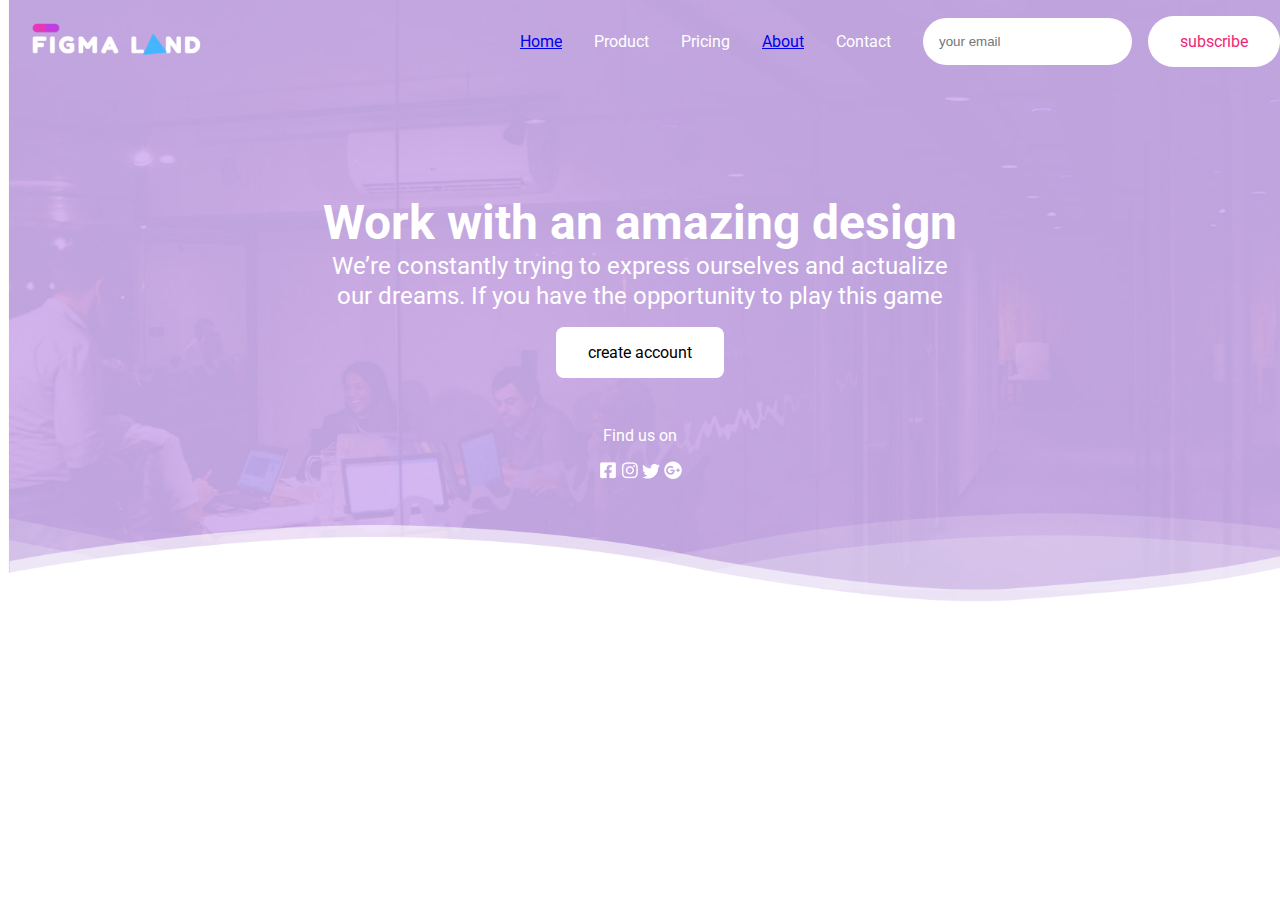
==== about.html @ bbdf994d "about page" ====
<!DOCTYPE html>
<html lang="en">
<head>
    <meta charset="UTF-8">
    <meta name="viewport" content="width=device-width, initial-scale=1.0">
    <title>Document</title>
    <link rel="stylesheet" href="/about.css"/>
</head>
<body>
    <div class="container">
        <div class="headerhero">
            <header>
                <div class="logo">
                    <img src="images/logo.png" alt="figma logo" />
                </div>
                <nav>
                    <li><a href="./index.html">Home</a></li>
                    <li>Product</li>
                    <li>Pricing</li>
                    <li><a href="./about.html">About</a></li>
                    <li>Contact</li>
                    <form>
                        <input type="text" name="Email" placeholder="your email" />
                    </form>
                    <button> subscribe</button>
                </nav>
            </header>
            <div class="hero">
                <div class="herotop">
                <h2>Work with an amazing design</h2>
                <p>We’re constantly trying to express ourselves and actualize our dreams. If you have the opportunity to play this game</p>
                <button>create account</button>
                </div>
                <div class="herosocials">
                    <h5>Find us on</h5>
                    <div class="handles">
                        <img src="images/fb.png" alt="facebook" />
                        <img src="images/ig.png" alt="instagram" />
                        <img src="images/tw.png" alt="twitter" />
                        <img src="images/gg.png" alt="google" />
                    </div>
                </div>
            </div>
    </div>
    </div>
</body>
</html>
---- about.css ----
@import url('https://fonts.googleapis.com/css2?family=Roboto:ital,wght@0,100;0,300;0,400;0,500;0,700;0,900;1,100;1,300;1,400;1,500;1,700;1,900&display=swap');

*{
    padding: 0;
    margin: 0;
    box-sizing: border-box; 
    overflow-x: hidden;

}
.container{
    width: 100%;
}
.headerhero{
    background-image: url(images/heroback2.png);
    background-repeat:no repeat ;
    background-size:cover;

}
header{
 display: flex;
 justify-content: space-between;  
 margin: auto;
 align-items:center;
}
nav{
    display: flex;
    gap: 2rem;
    align-items: center;
}
li{
    color: white;
    list-style: none !important;
    cursor: pointer;
    font-family: roboto;
}

form input{
    border-radius: 39px;
    padding: 1rem;
    border: none;
}

nav button{
    border-radius:  39px;
    padding: 1rem 2rem;
    background-color: white;
    color: rgba(239,39,121,1);
    border: none;
    cursor: pointer;
    font-family: roboto;
    font-size: 16px;
margin-left: -1rem;
}
nav button:hover{
    background: rgba(56,163,241,0.8);
    color: #fff;
}
.hero{
    text-align: center;
    padding: 7rem 0;
}
.herotop h2{
font-family: Roboto;
font-size: 48px;
font-weight: 700;
text-align: center;
color:#fff;
}
.herotop p{
    font-family: Roboto;
    font-size: 24px;
    font-weight: 400;
    text-align: center;
    line-height: 30px;
    color:#fff;
    width:50%;
    margin: auto;
    margin-bottom: 1rem;
}
.herotop button{
    border-radius: 8px;
    padding: 1rem 2rem;
    background-color: #fff;
    color: black;
    border: none;
    cursor: pointer;
    font-family: Roboto;
    font-size: 16px;
}
.herotop button:hover{
    background-color: blueviolet;
    color: white;
}
    
.herosocials{
    margin:3rem 0;

}
    
.herosocials h5{
    font-family: Roboto;
    font-size: 16px;
    font-weight: 400;
    color:#fff;
    margin-bottom: 1rem;
}
.handles{
    gap: 1rem;
    justify-content: center;
}
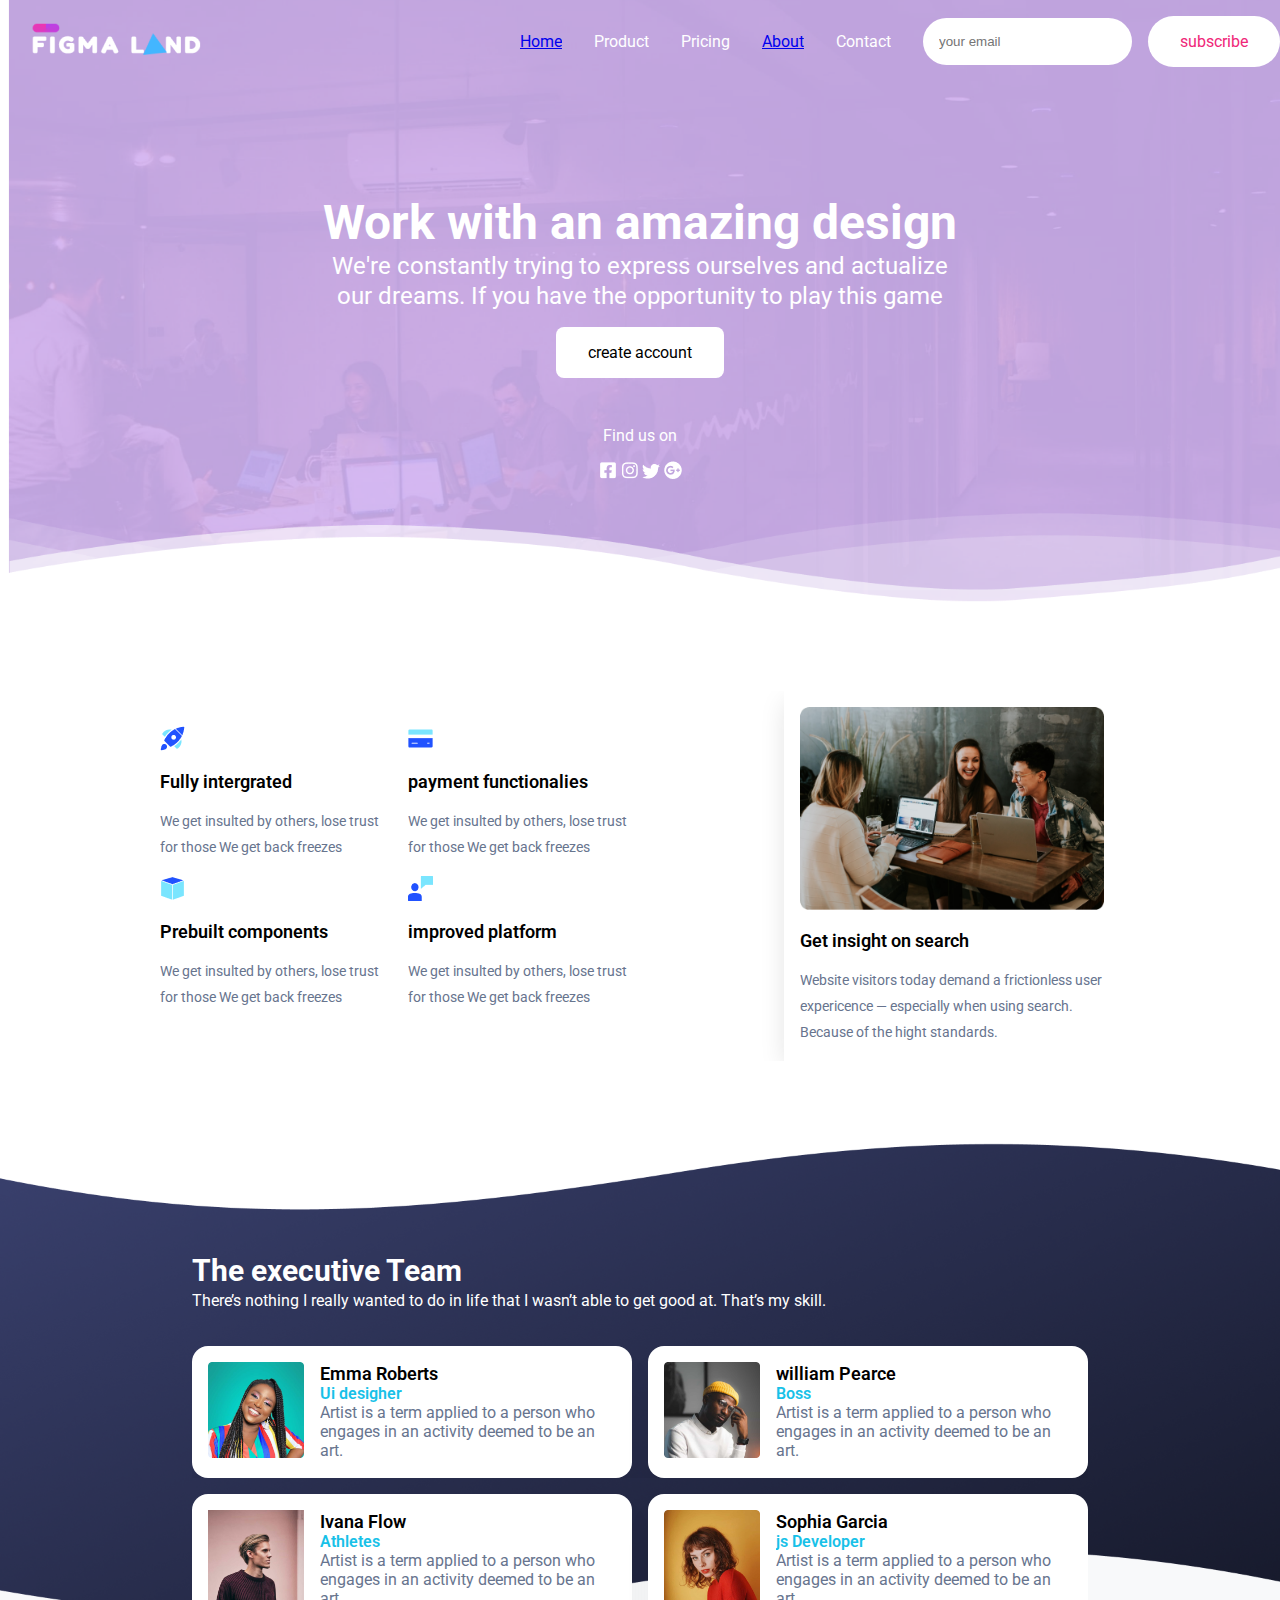
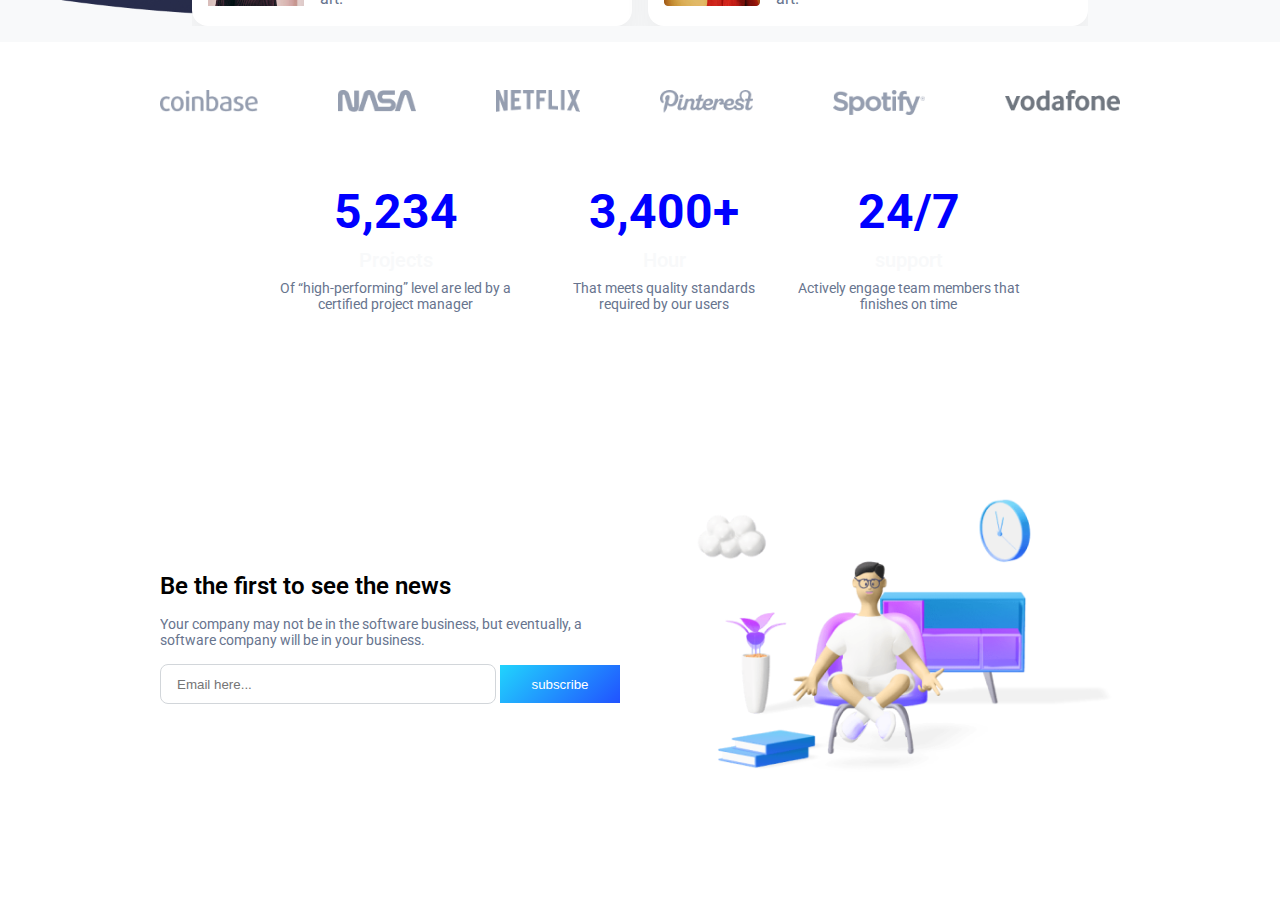
==== commit b3fb9601: "aboutus" ====
--- a/about.html
+++ b/about.html
@@ -28,7 +28,7 @@
             <div class="hero">
                 <div class="herotop">
                 <h2>Work with an amazing design</h2>
-                <p>We’re constantly trying to express ourselves and actualize our dreams. If you have the opportunity to play this game</p>
+                <p>We're constantly trying to express ourselves and actualize our dreams. If you have the opportunity to play this game</p>
                 <button>create account</button>
                 </div>
                 <div class="herosocials">
@@ -42,6 +42,153 @@
                 </div>
             </div>
     </div>
+    <div class="insight">
+        <div class="insighttext">
+            <div class="boxes">
+                <div class="box">
+                    <div class="boximage">
+                       <img src="images/intergrated.png"/>
+                    </div>
+                    <h4>Fully intergrated</h4>
+                    <p>We get insulted by others, lose trust for those We get back freezes</p>
+                </div>
+                <div class="box">
+                    <div class="boximage">
+                       <img src="images/payment.png"/>
+                    </div>
+                    <h4>payment functionalies</h4>
+                    <p>We get insulted by others, lose trust for those We get back freezes</p>
+                </div>
+            </div>
+            <div class="boxes">
+                <div class="box">
+                    <div class="boximage">
+                       <img src="images/rebuilt.png"/>
+                    </div>
+                    <h4>Prebuilt components</h4>
+                    <p>We get insulted by others, lose trust for those We get back freezes</p>
+                </div>
+                <div class="box">
+                    <div class="boximage">
+                       <img src="images/platform.png"/>
+                    </div>
+                    <h4>improved platform</h4>
+                    <p>We get insulted by others, lose trust for those We get back freezes</p>
+                </div>
+            </div>
+        </div>
+        <div class="insightimage">
+              <div class="imagery">
+                <img src="images/insite.png"/>
+              </div>
+              <h4>Get insight on search</h4>
+              <p>Website visitors today demand a frictionless user expericence — especially when using search. Because of the hight standards.</p>
+        </div>
+    </div>
+    <div class="executive">
+    <div class="topexecutive">
+       <h4>The executive Team</h4>
+       <p>There’s nothing I really wanted to do in life that I wasn’t able to get good at. That’s my skill.</p>
+    </div>    
+    <div class="executivecards">
+       <div class="cards">
+         <div class="card">
+            <div class="cardimage">
+                <img src="images/emma.png" alt="img"/>
+            </div>
+            <div class="cardtext">
+                <h4>Emma Roberts</h4>
+                <h6>Ui desigher</h6>
+                <P>Artist is a term applied to a person who engages in an activity deemed to be an art.</P>
+            </div>
+         </div>
+         <div class="card">
+            <div class="cardimage">
+                <img src="images/william.png" alt="img"/>
+            </div>
+            <div class="cardtext">
+                <h4>william Pearce</h4>
+                <h6>Boss</h6>
+                <P>Artist is a term applied to a person who engages in an activity deemed to be an art.</P>
+            </div>
+         </div>
+       </div>
+       <div class="cards">
+         <div class="card">
+            <div class="cardimage">
+                <img src="images/ivana.png" alt="img"/>
+            </div>
+            <div class="cardtext">
+                <h4>Ivana Flow</h4>
+                <h6>Athletes</h6>
+                <P>Artist is a term applied to a person who engages in an activity deemed to be an art.</P>
+            </div>
+         </div>
+         <div class="card">
+            <div class="cardimage">
+                <img src="images/sophia.png" alt="img"/>
+            </div>
+            <div class="cardtext">
+                <h4>Sophia Garcia</h4>
+                <h6>js Developer</h6>
+                <P>Artist is a term applied to a person who engages in an activity deemed to be an art.</P>
+            </div>
+         </div>
+       </div>
+    </div>
+    </div>
+       <div class="wrap">
+        <div class="sponsors">
+            <div class="sponsorimage">
+                <img src="/images/coinbase.png"/> 
+            </div>
+            <div class="sponsorimage">
+                <img src="/images/nasa.png"/>
+            </div>
+            <div class="sponsorimage">
+                <img src="/images/netflix.png"/>
+            </div>
+            <div class="sponsorimage">
+                <img src="/images/pintrest.png"/>
+            </div>
+            <div class="sponsorimage">
+                <img src="/images/spotify.png"/>
+            </div>    
+            <div class="sponsorimage">
+                <img src="/images/vodafone.png"/>
+            </div>
+        </div>
+        <div class="project">
+            <div class="support">
+                <h2>5,234</h2>
+                <h6>Projects</h6>
+                <p>Of “high-performing” level are led by a certified project manager</p>
+            </div>
+            <div class="support">
+                <h2>3,400+</h2>
+                <h6>Hour</h6>
+                <p>That meets quality standards required by our users</p>
+            </div>
+            <div class="support">
+                <h2>24/7</h2>
+                <h6>support</h6>
+                <p>Actively engage team members that finishes on time</p>
+            </div>
+        </div>
+       </div>
+       <div class="news">
+         <div class="newstext">
+            <h3>Be the first to see the news</h3>
+            <p>Your company may not be in the software business, but eventually, a software company will be in your business.</p>
+            <form class="subscribe">
+                <input type="text" name="Email" placeholder="Email here...">
+                <button>subscribe</button>
+            </form>
+         </div>
+         <div class="newsimage">
+          <img src="/images/software.png"/>
+         </div>
+       </div>
     </div>
 </body>
 </html>--- a/about.css
+++ b/about.css
@@ -93,8 +93,7 @@
 }
     
 .herosocials{
-    margin:3rem 0;
-
+    margin: 3rem 0;
 }
     
 .herosocials h5{
@@ -107,4 +106,216 @@
 .handles{
     gap: 1rem;
     justify-content: center;
+}
+.insight{
+    width: 75%;
+    margin: auto;
+    margin-top: 3rem;
+    margin-bottom: 4rem;
+    display: flex;
+    justify-content: space-between;
+    align-items: center;
+}
+.insighttext{
+    width: 50%
+}
+.insightimage{
+    width: 35%;
+ /* box-shadow: 0px 8px 9px -5px rgba(20, 20, 20, 0.06); */
+
+box-shadow: 0px 8px 26px -4px rgba(20, 20, 20, 0.15);
+padding: 1rem;
+
+}
+.boxes{
+    display: flex;
+    gap: 1rem;
+    margin-bottom: 1rem;
+}
+.box h4{
+font-family: Roboto;
+font-size: 18px;
+font-weight: 600;
+padding: 1rem 0;
+}
+.box p{
+font-family: Roboto;
+font-size: 14px;
+font-weight: 400;
+line-height: 26px;
+color:  rgba(103, 116, 142, 1);
+}
+.insightimage h4{
+font-family: Roboto;
+font-size: 18px;
+font-weight: 600;
+padding: 1rem 0;
+}
+.insightimage p{
+font-family: Roboto;
+font-size: 14px;
+font-weight: 400;
+line-height: 26px;
+color:  rgba(103, 116, 142, 1);
+}
+.imagery img{
+    width: 100%;
+}
+.executive{
+    background-image: url(./images/teamback.png);
+    background-size: cover;
+    background-repeat: no-repeat;
+    /* margin-bottom: 4rem; */
+    padding-top: 8rem;
+}
+.topexecutive{
+    width: 70%;
+    margin:auto;
+    margin-bottom: 2rem;
+
+}
+.executivecards{
+    width: 70%;
+    margin:auto;
+}
+.cards{
+    gap: 1rem;
+    display: flex;
+    margin-bottom: 1rem;
+}
+.card{
+    background: #fff;
+    padding: 1rem 0;
+    display: flex;
+    gap: 1rem;
+    align-items: center;
+    border-radius: 16px;
+    padding: 1rem;
+    box-shadow: 0px 20px 27px 0px rgba(0, 0, 0, 0.05);
+
+}
+.cardimage img{
+    width: 100%;
+
+}
+.topexecutive h4{
+    color: #fff;
+font-family: Roboto;
+font-size: 30px;
+font-weight: 700;
+}
+.topexecutive p{
+font-family: Roboto;
+font-size: 16px;
+font-weight: 400;
+line-height: 26px;
+color: #fff;
+}
+.cardtext h4{
+    font-family: Roboto;
+    font-size: 18px;
+    font-weight: 600;
+}
+.cardtext h6{
+color: rgba(23, 193, 232, 1);
+font-family: Roboto;
+font-size: 16px;
+font-weight: 600;
+}
+.cardtext p{
+    font-family: Roboto;
+font-size: 16px;
+font-weight: 400;
+color: rgba(103, 116, 142, 1);
+
+}
+.wrap{
+    width: 100%;
+    color: rgba(248, 249, 250, 1);
+    padding-top: 3rem;
+
+}
+.sponsors{
+    width: 75%;
+    margin:auto;
+    display: flex;
+    gap: 5rem;
+}
+
+.sponsorimage img{
+    width: 100%;
+}
+.project{
+    width: 60%;
+    margin: auto;
+    display: flex;
+    gap: 1rem;
+    margin-top: 4rem;
+    margin-bottom: 4rem; 
+}
+.support h2{
+    font-family:  Roboto;
+    font-size: 48px;
+    font-weight: 700px;
+    color:  blue;
+    text-align: center;
+    padding-bottom: .5rem;
+}
+.support h6{
+    font-family: Roboto;
+    font-size: 20px;
+    font-weight: 500;
+    text-align: center;
+    padding-bottom: .5rem;
+}
+.support p{
+    font-family: Roboto;
+    font-size: 14px;
+    font-weight: 400;
+    color: rgba(103, 116, 142, 1);
+    text-align: center;
+}
+.news{
+    width: 75%;
+    margin: auto;
+    display: flex;
+    justify-content: space-between;
+    padding: 5rem 0;
+    align-items: center;
+}
+.newsimage img{
+    width: 100%;
+}
+.newstext{
+    width: 50%;
+}
+.newsimage{
+    width: 50%;
+}
+.newstext h3{
+    font-family: Roboto;
+    font-size: 24px;
+    font-weight: 600;
+}
+.newstext p{
+    font-family: Roboto;
+    font-size: 14px;
+    font-weight: 400;
+    color: rgba(103, 116, 142, 1);
+    padding: 1rem 0;
+}
+
+.subscribe input{
+    border:  1px solid rgba(210, 214, 218, 1);
+    padding: .7rem 1rem;
+    border-radius: 8px;
+    width: 70%;
+}
+.subscribe button{
+    width: 25%;
+    padding: .7rem 1rem;
+    border: none;
+    cursor: pointer;
+    background:  linear-gradient(135deg, #21D4FD 0%, #2152FF 100%);
+    color: #fff;
 }